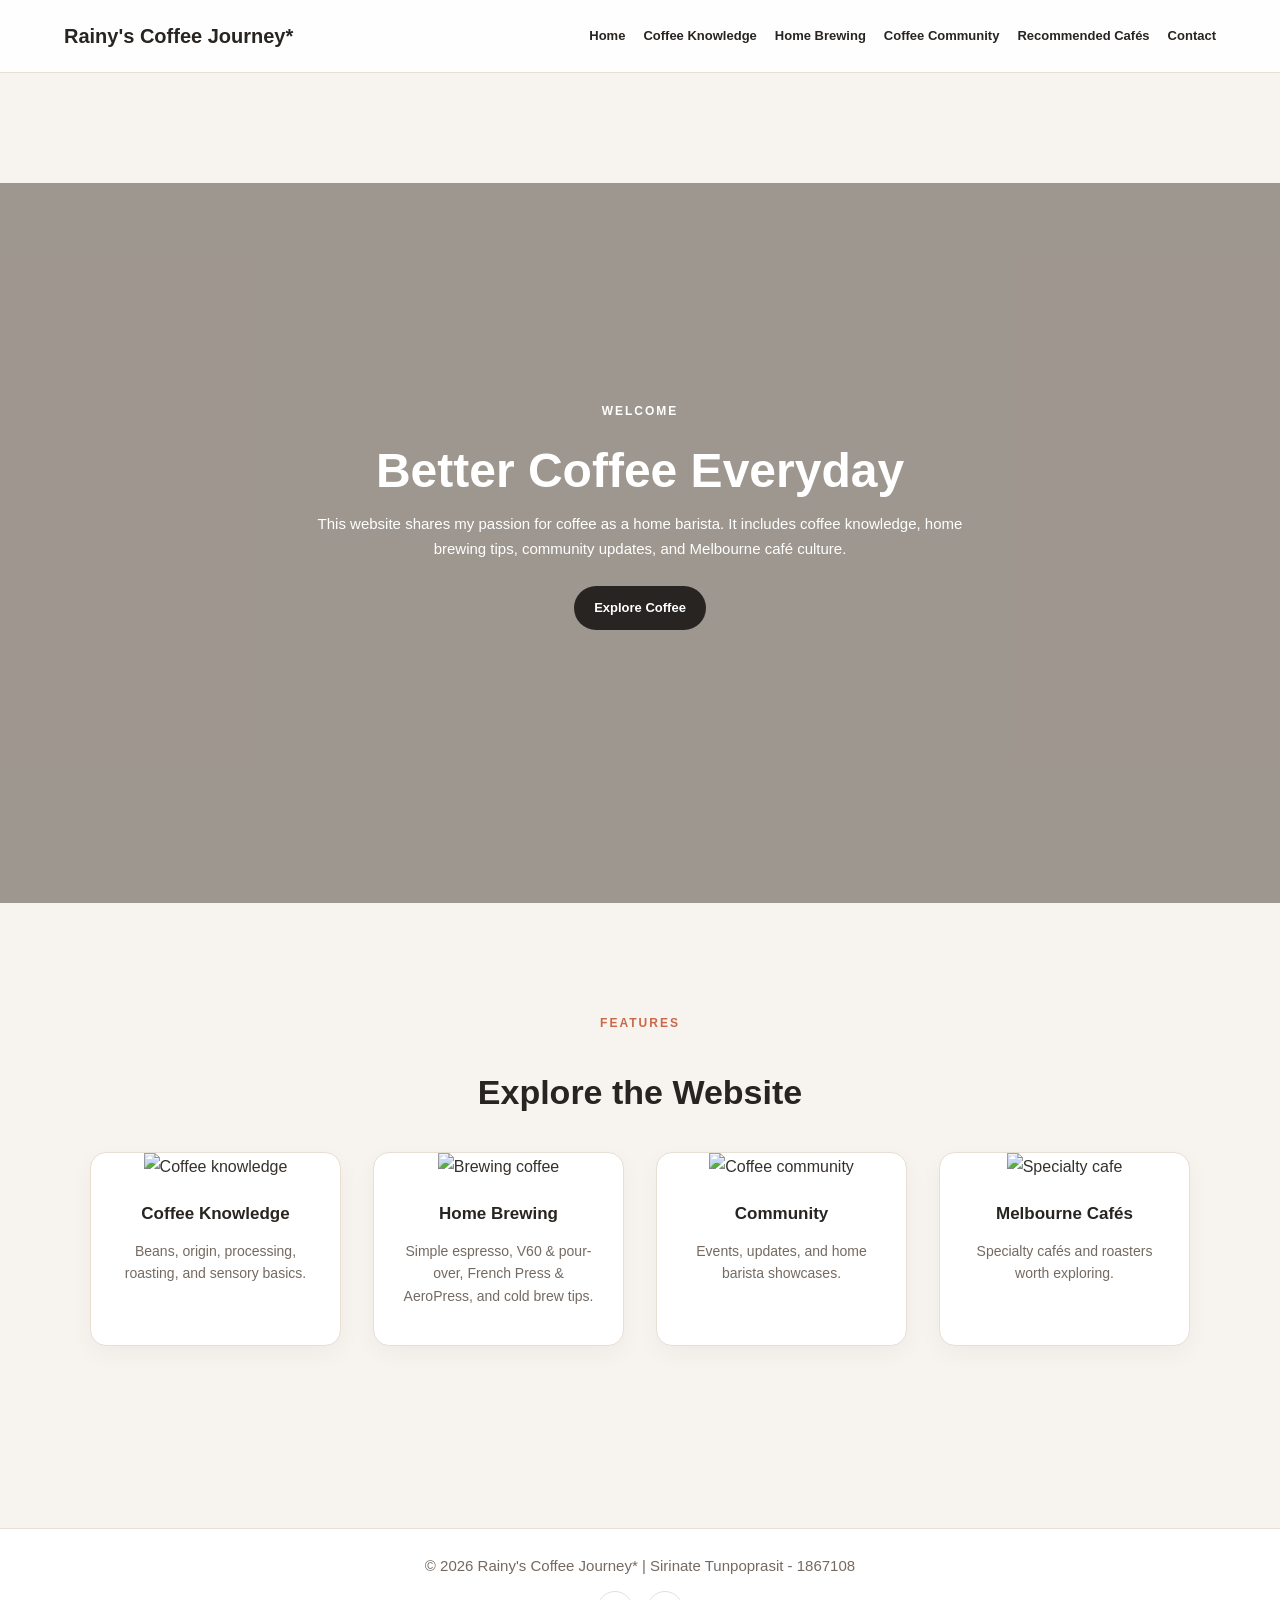
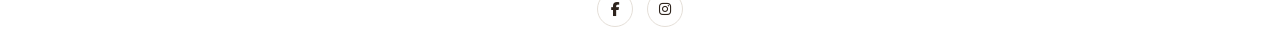
==== index.html @ 77f1bdbb "Rename 01.index.html to index.html" ====
<!-- Sirinate Tunpoprasit - student id: 1867108 -->
<!-- This is the home page of my website. The page introduces the website with a hero video/banner, featured sections,
and navigation links to Basic Coffee Knowledge, Home Brewing Methods, Melbourne Cafés, Coffee Community, and Contact pages.
It is designed to provide a clean and modern specialty coffee experience for users -->

<!DOCTYPE html>
<html lang="en">
<head>
    <meta charset="UTF-8"> 
    <meta name="viewport" content="width=device-width, initial-scale=1.0">
    <title>Rainy's Coffee Journey* | Home</title>
    <link rel="stylesheet" href="style.css">
    <link rel="stylesheet" href="https://cdnjs.cloudflare.com/ajax/libs/font-awesome/6.5.0/css/all.min.css"> <!-- Font Awesome for social media icons in the footer -->
</head>
<body>

<header>
    <div class="container header-box">
        <h1>Rainy's Coffee Journey*</h1>
        <nav> <!-- Navigation menu used on all pages -->
            <a href="01.index.html">Home</a>
            <a href="02.basic.html">Coffee Knowledge</a>
            <a href="03.brewing.html">Home Brewing</a>
            <a href="04.community.html">Coffee Community</a>
            <a href="05.cafe.html">Recommended Cafés</a>
            <a href="06.contact.html">Contact</a>
        </nav>
    </div>
</header>

<main>
    <section class="welcome-video">
        <video autoplay muted loop playsinline>
            <source src="images/Rainy.mp4" type="video/mp4"> <!-- I added my video for background for welcome part -->
        </video>

        <div class="welcome-text">
            <p class="small-title">WELCOME</p>
            <h2>Better Coffee Everyday</h2>
            <p>This website shares my passion for coffee as a home barista. 
                It includes coffee knowledge, home brewing tips, community updates, and Melbourne café culture.</p>
            <a href="02.basic.html" class="button">Explore Coffee</a> <!-- Click button to explore coffee knowledge page -->
        </div>
    </section>

    <section class="container section-block">
        <p class="small-title">FEATURES</p>
        <h2>Explore the Website</h2>
        <div class="feature-box"> <!-- Show up features for all contents in my website, Coffee knowledge, Home brewing tips, Community updates, and recommended cafe around Melbourne -->
            <a href="02.basic.html" class="feature-card">
                <img src="images/knowledge.jpg" alt="Coffee knowledge">
                <h3>Coffee Knowledge</h3>
                <p>Beans, origin, processing, roasting, and sensory basics.</p>
            </a>
            <a href="03.brewing.html" class="feature-card">
                <img src="images/brewing.jpg" alt="Brewing coffee">
                <h3>Home Brewing</h3>
                <p>Simple espresso, V60 & pour-over, French Press & AeroPress, and cold brew tips.</p>
            </a>
            <a href="04.community.html" class="feature-card">
                <img src="images/community.jpg" alt="Coffee community">
                <h3>Community</h3>
                <p>Events, updates, and home barista showcases.</p>
            </a>
            <a href="05.cafe.html" class="feature-card">
                <img src="images/cafe.jpg" alt="Specialty cafe">
                <h3>Melbourne Cafés</h3>
                <p>Specialty cafés and roasters worth exploring.</p>
            </a>
        </div>
    </section>
</main>

<footer class="footer"> <!-- Footer with copyright and social media links -->
    <div class="footer-bottom">
        <p>&copy; 2026 Rainy's Coffee Journey* | Sirinate Tunpoprasit - 1867108</p>
    </div>

    <div class="footer-social"> <!-- Social media links are showing by icons -->
        <a href="https://www.facebook.com/Siri.Jibibabazzz/" target="_blank" aria-label="Facebook">
            <i class="fab fa-facebook-f"></i>
        </a>
        <a href="https://www.instagram.com/jibibabazzz/" target="_blank" aria-label="Instagram">
            <i class="fab fa-instagram"></i>
        </a>
    </div>
</footer>

</body>
</html>
---- style.css ----
/* THEME COLORS AND FONT */
:root {
    --bg: #f7f3ee;
    --white: #ffffff;
    --cream: #efe7dc;
    --primary: #c86a4a;
    --dark: #272421;
    --text: #36312d;
    --soft-text: #746a62;
    --border: #e7ded4;
}

/* RESET AND BASE STYLE */
* {
    margin: 0;
    padding: 0;
    box-sizing: border-box;
}

body {
    font-family: "Avenir Next", Arial, sans-serif;
    background: var(--bg);
    color: var(--text);
    line-height: 1.7;
}

a {
    color: inherit;
    text-decoration: none;
}

a:hover {
    color: var(--primary);
}

.container {
    width: 90%;
    max-width: 1180px;
    margin: auto;
}

/* HEADER - ALL PAGES */
header {
    background: rgba(255, 255, 255, 0.96);
    border-bottom: 1px solid var(--border);
}

.header-box {
    min-height: 72px;
    display: flex;
    justify-content: space-between;
    align-items: center;
    gap: 24px;
}

/* HEADER, NAVIGATION BAR - ALL PAGES */
header h1 {
    font-size: 20px;
    font-weight: 600;
    color: var(--dark);
}

nav {
    display: flex;
    flex-wrap: wrap;
    gap: 18px;
}

nav a {
    font-size: 13px;
    font-weight: 600;
    color: var(--dark);
}

/* HOME PAGE - WELCOME VIDEO */
.welcome-video {
    position: relative;
    width: 100%;
    aspect-ratio: 16 / 9;
    overflow: hidden;
    background: var(--cream);
}

.welcome-video video {
    position: absolute;
    inset: 0;
    width: 100%;
    height: 100%;
    object-fit: cover;
}

.welcome-video::after {
    content: "";
    position: absolute;
    inset: 0;
    background: rgba(28, 22, 18, 0.38);
}

.welcome-text {
    position: relative;
    z-index: 1;
    max-width: 720px;
    margin: auto;
    text-align: center;
    padding: 17% 24px 0;
}

.welcome-text h2,
.welcome-text p,
.welcome-text .small-title {
    color: white;
}

.welcome-text h2 {
    font-size: 48px;
    line-height: 1.08;
    margin-bottom: 14px;
}

.welcome-text p {
    margin-bottom: 24px;
}

/* GENERAL PAGE SPACING AND TEXT */
main {
    padding-bottom: 72px;
}

section,
.section-block {
    margin: 110px auto;
}

.page-intro {
    max-width: 760px;
    margin: 76px auto 56px;
    text-align: center;
}

h2 {
    font-size: 34px;
    line-height: 1.15;
    font-weight: 600;
    color: var(--dark);
    margin-bottom: 14px;
}

h3 {
    font-size: 18px;
    line-height: 1.25;
    font-weight: 600;
    color: var(--dark);
    margin-bottom: 8px;
}

p {
    font-size: 15px;
    color: var(--soft-text);
    margin-bottom: 10px;
}

.small-title {
    font-size: 12px;
    letter-spacing: 2px;
    text-transform: uppercase;
    color: var(--primary);
    font-weight: 700;
    margin-bottom: 10px;
}

/* BUTTONS */
.button,
.buttons button,
form button {
    display: inline-block;
    background: var(--dark);
    color: white;
    border: none;
    padding: 11px 20px;
    border-radius: 999px;
    font-size: 13px;
    font-weight: 700;
    cursor: pointer;
}

.button:hover, /* For button hover effect */
.buttons button:hover,
form button:hover {
    background: var(--primary);
    color: white;
}

/* HOME PAGE - FEATURE SECTION */
.section-block {
    text-align: center;
}

.section-block h2 {
    max-width: 560px;
    margin: 0 auto 12px;
}

.section-block .small-title {
    display: block;
    text-align: center;
}

.section-block > p {
    max-width: 560px;
    margin: 0 auto 40px;
}

/* HOME PAGE - FEATURE CARDS */
.feature-box {
    display: grid;
    grid-template-columns: repeat(4, 1fr);
    gap: 32px;
    max-width: 1100px;
    margin: 40px auto 0;
}

.feature-card {
    background: var(--white);
    border: 1px solid var(--border);
    border-radius: 16px;
    overflow: hidden;
    text-align: center;
    box-shadow: 0 8px 24px rgba(0, 0, 0, 0.04);
    transition: all 0.3s ease;
}

.feature-card:hover { /* For feature card hover effect */
    transform: translateY(-6px);
    box-shadow: 0 14px 30px rgba(0, 0, 0, 0.08);
}

.feature-card img {
    width: 100%;
    aspect-ratio: 1 / 1;
    object-fit: cover;
}

.feature-card h3 {
    padding: 22px 22px 8px;
    font-size: 17px;
}

.feature-card p {
    padding: 0 24px 28px;
    font-size: 14px;
    line-height: 1.6;
    color: var(--soft-text);
    text-align: center;
}

/* COFFEE KNOWLEDGE PAGE */
.large-topic {
    display: grid;
    grid-template-columns: 1.1fr 1fr;
    gap: 0;
    align-items: center;
    background: var(--white);
    border: 1px solid var(--border);
    border-radius: 16px;
    padding: 0;
    overflow: hidden;
    margin: 40px auto 0;
}

.large-topic.reverse { /* For converse layout */
    grid-template-columns: 1fr 1.1fr;
}

.large-topic.reverse img {
    order: 2;
}
.large-topic div {
    padding: 24px;
}
.large-topic img {
    width: 100%;
    height: 500px;
    object-fit: cover;
    display: block;
}


/* BREWING AND COMMUNITY CARDS */
.card-box,
.news-grid {
    display: grid;
    grid-template-columns: repeat(2, 1fr);
    gap: 32px;
    max-width: 1100px;
}

.card,
.news-card {
    background: var(--white);
    border: 1px solid var(--border);
    border-radius: 16px;
    overflow: hidden;
    text-align: center;
    padding: 0;
    transition: all 0.3s ease;
}

.card:hover,
.news-card:hover { /* For brewing and community card hover effect */
    transform: translateY(-4px);
    box-shadow: 0 6px 20px rgba(0,0,0,0.04);
}

.card img,
.news-card img {
    width: 100%;
    aspect-ratio: 1 / 1;
    object-fit: cover;
}

.card h3 {
    padding: 16px 16px 6px;
    font-size: 18px;
    font-weight: 600;
}

.card p {
    padding: 0 16px 18px;
    font-size: 14px;
    line-height: 1.6;
}

/* CAFE PAGE */
.buttons {
    text-align: center;
    margin-bottom: 34px;
}

.cafe-grid {
    display: grid;
    grid-template-columns: repeat(6, 1fr);
    gap: 18px;
}

.cafe-card {
    background: var(--white);
    border: 1px solid var(--border);
    border-radius: 14px;
    padding: 0;
    overflow: hidden;
    text-align: center;
    transition: transform 0.2s ease;
}

.cafe-card:hover { /* For cafe card hover effect */
    transform: translateY(-4px);
    box-shadow: 0 6px 20px rgba(0,0,0,0.04);
}

.cafe-card img {
    width: 100%;
    aspect-ratio: 1 / 1;
    object-fit: cover;
    display: block;
}

.cafe-card h3 {
    font-size: 13px;
    padding: 10px 10px 4px;
}

.cafe-card p {
    font-size: 11px;
    padding-bottom: 12px;
}

/* CONTACT PAGE */
.contact-info {
    display: grid;
    grid-template-columns: repeat(2, 1fr);
    gap: 24px;
}

.contact-info div,
form {
    background: var(--white);
    border: none;
    border-radius: 16px;
    padding: 22px;
}

.contact-layout {
    display: grid;
    grid-template-columns: 1fr 1fr;
    gap: 40px;
    align-items: stretch;
}

.contact-right img {
    width: 100%;
    height: 100%;
    object-fit: cover;
    display: block;
    border-radius: 16px;
}

form label {
    display: block;
    margin-bottom: 6px;
    font-size: 13px;
    color: var(--dark);
    font-weight: 700;
}

form input,
form textarea {
    width: 100%;
    padding: 12px;
    border: 1px solid var(--border);
    margin-bottom: 14px;
    font-family: inherit;
    font-size: 14px;
    background: #fffdfb;
    border-radius: 10px;
}

form input:focus,
form textarea:focus {
    border-color: var(--primary);
    outline: none;
}

#formMessage {
    margin-top: 12px;
    font-weight: 600;
}

/* FOOTER - ALL PAGES */
footer {
    background: var(--white);
    border-top: 1px solid var(--border);
    text-align: center;
    padding: 24px;
}
.footer-social { /* For footer social media links */
    margin-top: 12px;
    display: flex;
    justify-content: center;
    gap: 14px;
}

.footer-social a {
    width: 36px;
    height: 36px;
    display: flex;
    align-items: center;
    justify-content: center;

    border-radius: 50%;
    background: #ffffff;
    color: #2d231c;

    font-size: 14px;
    text-decoration: none;

    border: 1px solid #e5dfd8;

    transition: all 0.25s ease;
}

.footer-social a:hover { /* For footer social media link hover effect */
    transform: translateY(-3px);
    background: #c97b5c;
    color: white;
    box-shadow: 0 6px 14px rgba(0,0,0,0.08);
}

/* RESPONSIVE DESIGN - Destop/ laptop/ mobile */
@media (max-width: 1000px) {
    .feature-box {
        grid-template-columns: repeat(2, 1fr);
    }

    .cafe-grid {
        grid-template-columns: repeat(4, 1fr);
    }
}

@media (max-width: 800px) {
    .header-box {
        align-items: flex-start;
        flex-direction: column;
    }

    nav {
        gap: 12px;
    }

    .welcome-text {
        padding-top: 14%;
    }

    .welcome-text h2 {
        font-size: 30px;
    }

    .large-topic,
    .large-topic.reverse,
    .card-box,
    .news-grid,
    .contact-info,
    .contact-layout {
        grid-template-columns: 1fr;
    }

    .large-topic.reverse img {
        order: 0;
    }

    .contact-right img {
        height: 320px;
    }
}

@media (max-width: 600px) {
    .container {
        width: 92%;
    }

    .welcome-video {
        aspect-ratio: 4 / 3;
    }

    .welcome-text {
        padding-top: 18%;
    }

    .welcome-text h2 {
        font-size: 26px;
    }

    .feature-box,
    .cafe-grid {
        grid-template-columns: 1fr;
    }

    h2 {
        font-size: 28px;
    }
}
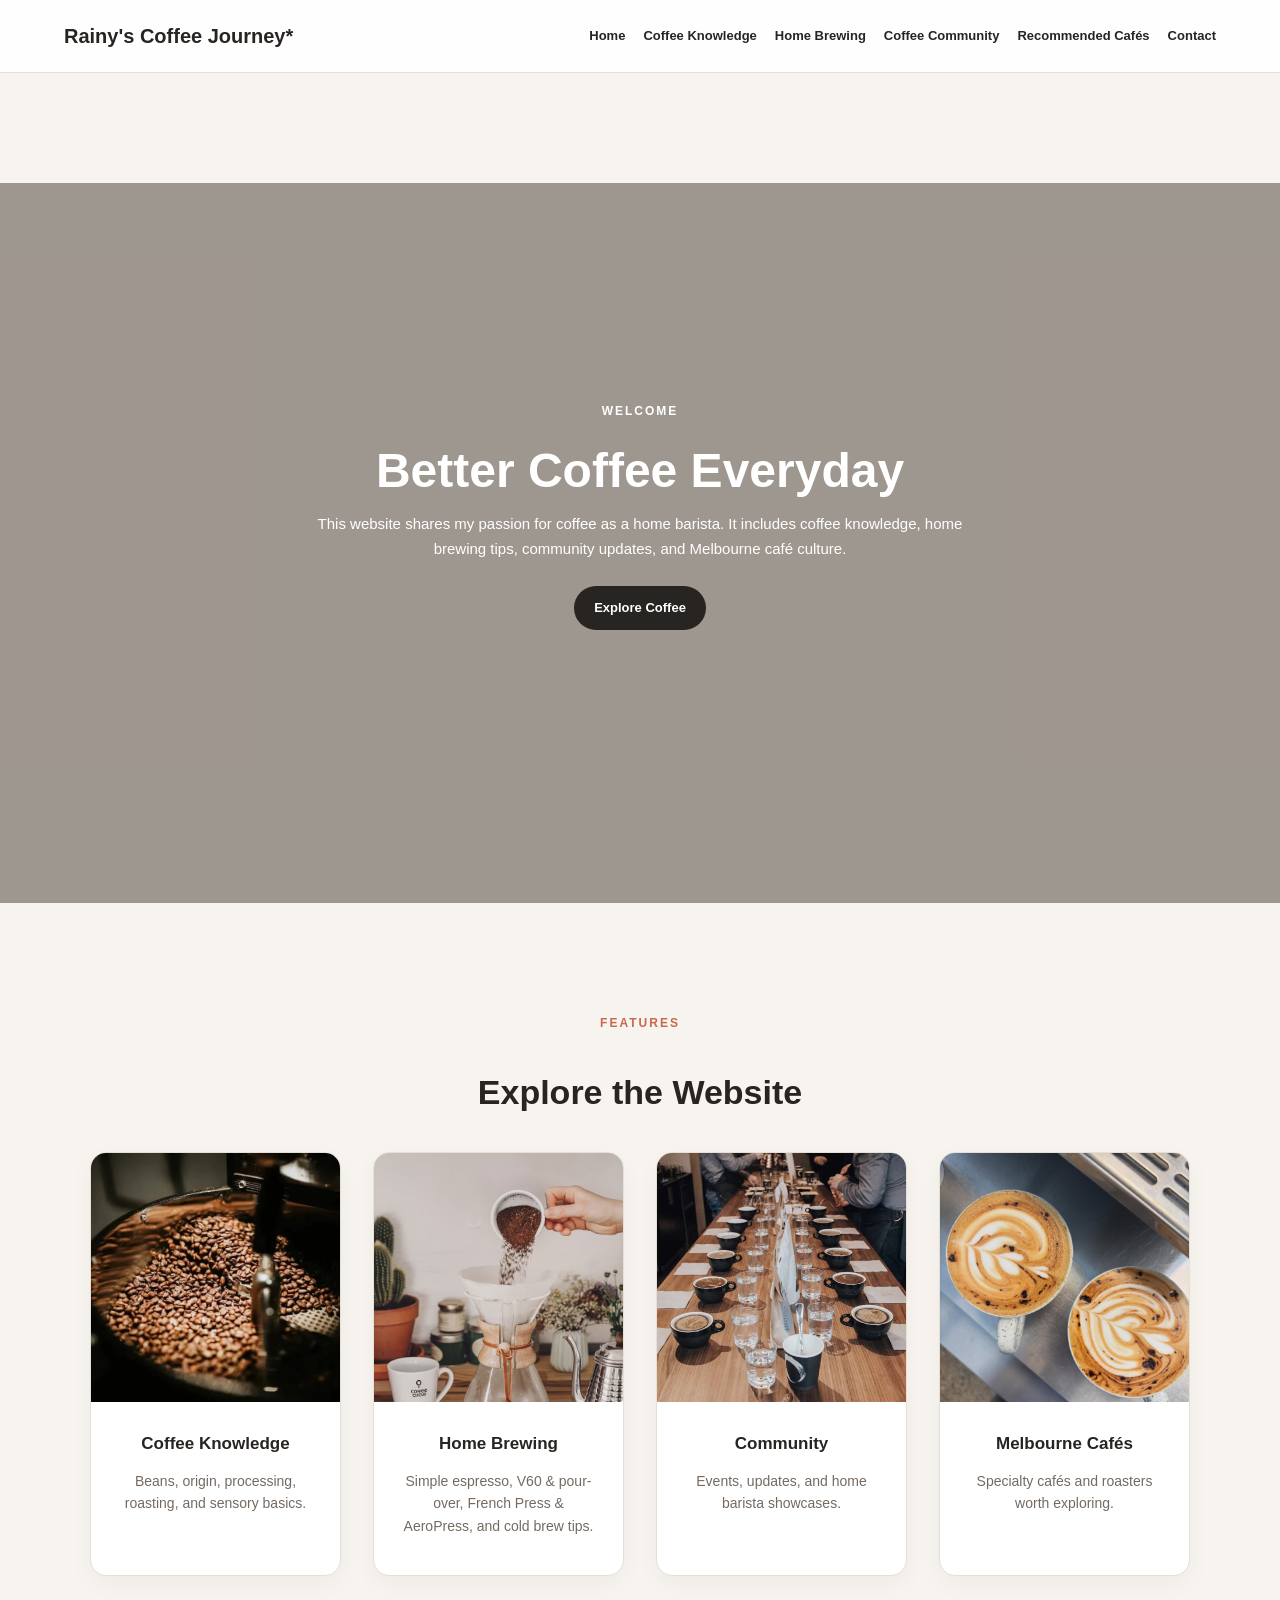
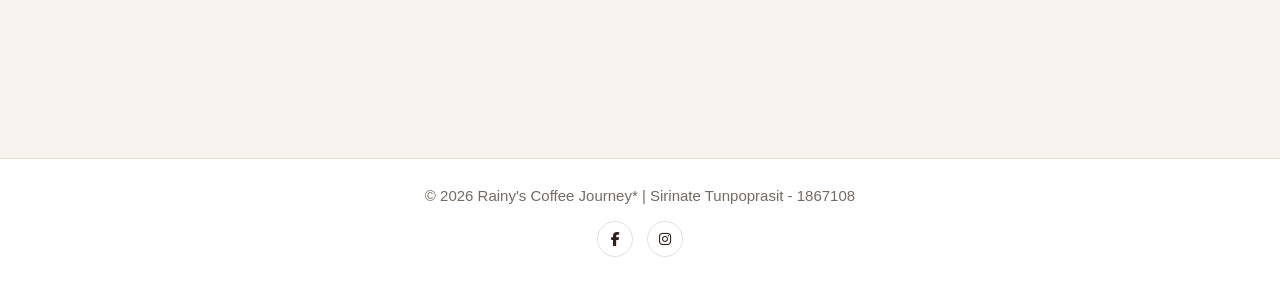
==== commit 0d453d41: "Update index.html" ====
--- a/index.html
+++ b/index.html
@@ -18,7 +18,7 @@
     <div class="container header-box">
         <h1>Rainy's Coffee Journey*</h1>
         <nav> <!-- Navigation menu used on all pages -->
-            <a href="01.index.html">Home</a>
+            <a href="index.html">Home</a>
             <a href="02.basic.html">Coffee Knowledge</a>
             <a href="03.brewing.html">Home Brewing</a>
             <a href="04.community.html">Coffee Community</a>
@@ -31,7 +31,7 @@
 <main>
     <section class="welcome-video">
         <video autoplay muted loop playsinline>
-            <source src="images/Rainy.mp4" type="video/mp4"> <!-- I added my video for background for welcome part -->
+            <source src="Rainy.mp4" type="video/mp4"> <!-- I added my video for background for welcome part -->
         </video>
 
         <div class="welcome-text">
@@ -48,22 +48,22 @@
         <h2>Explore the Website</h2>
         <div class="feature-box"> <!-- Show up features for all contents in my website, Coffee knowledge, Home brewing tips, Community updates, and recommended cafe around Melbourne -->
             <a href="02.basic.html" class="feature-card">
-                <img src="images/knowledge.jpg" alt="Coffee knowledge">
+                <img src="knowledge.jpg" alt="Coffee knowledge">
                 <h3>Coffee Knowledge</h3>
                 <p>Beans, origin, processing, roasting, and sensory basics.</p>
             </a>
             <a href="03.brewing.html" class="feature-card">
-                <img src="images/brewing.jpg" alt="Brewing coffee">
+                <img src="brewing.jpg" alt="Brewing coffee">
                 <h3>Home Brewing</h3>
                 <p>Simple espresso, V60 & pour-over, French Press & AeroPress, and cold brew tips.</p>
             </a>
             <a href="04.community.html" class="feature-card">
-                <img src="images/community.jpg" alt="Coffee community">
+                <img src="community.jpg" alt="Coffee community">
                 <h3>Community</h3>
                 <p>Events, updates, and home barista showcases.</p>
             </a>
             <a href="05.cafe.html" class="feature-card">
-                <img src="images/cafe.jpg" alt="Specialty cafe">
+                <img src="cafe.jpg" alt="Specialty cafe">
                 <h3>Melbourne Cafés</h3>
                 <p>Specialty cafés and roasters worth exploring.</p>
             </a>
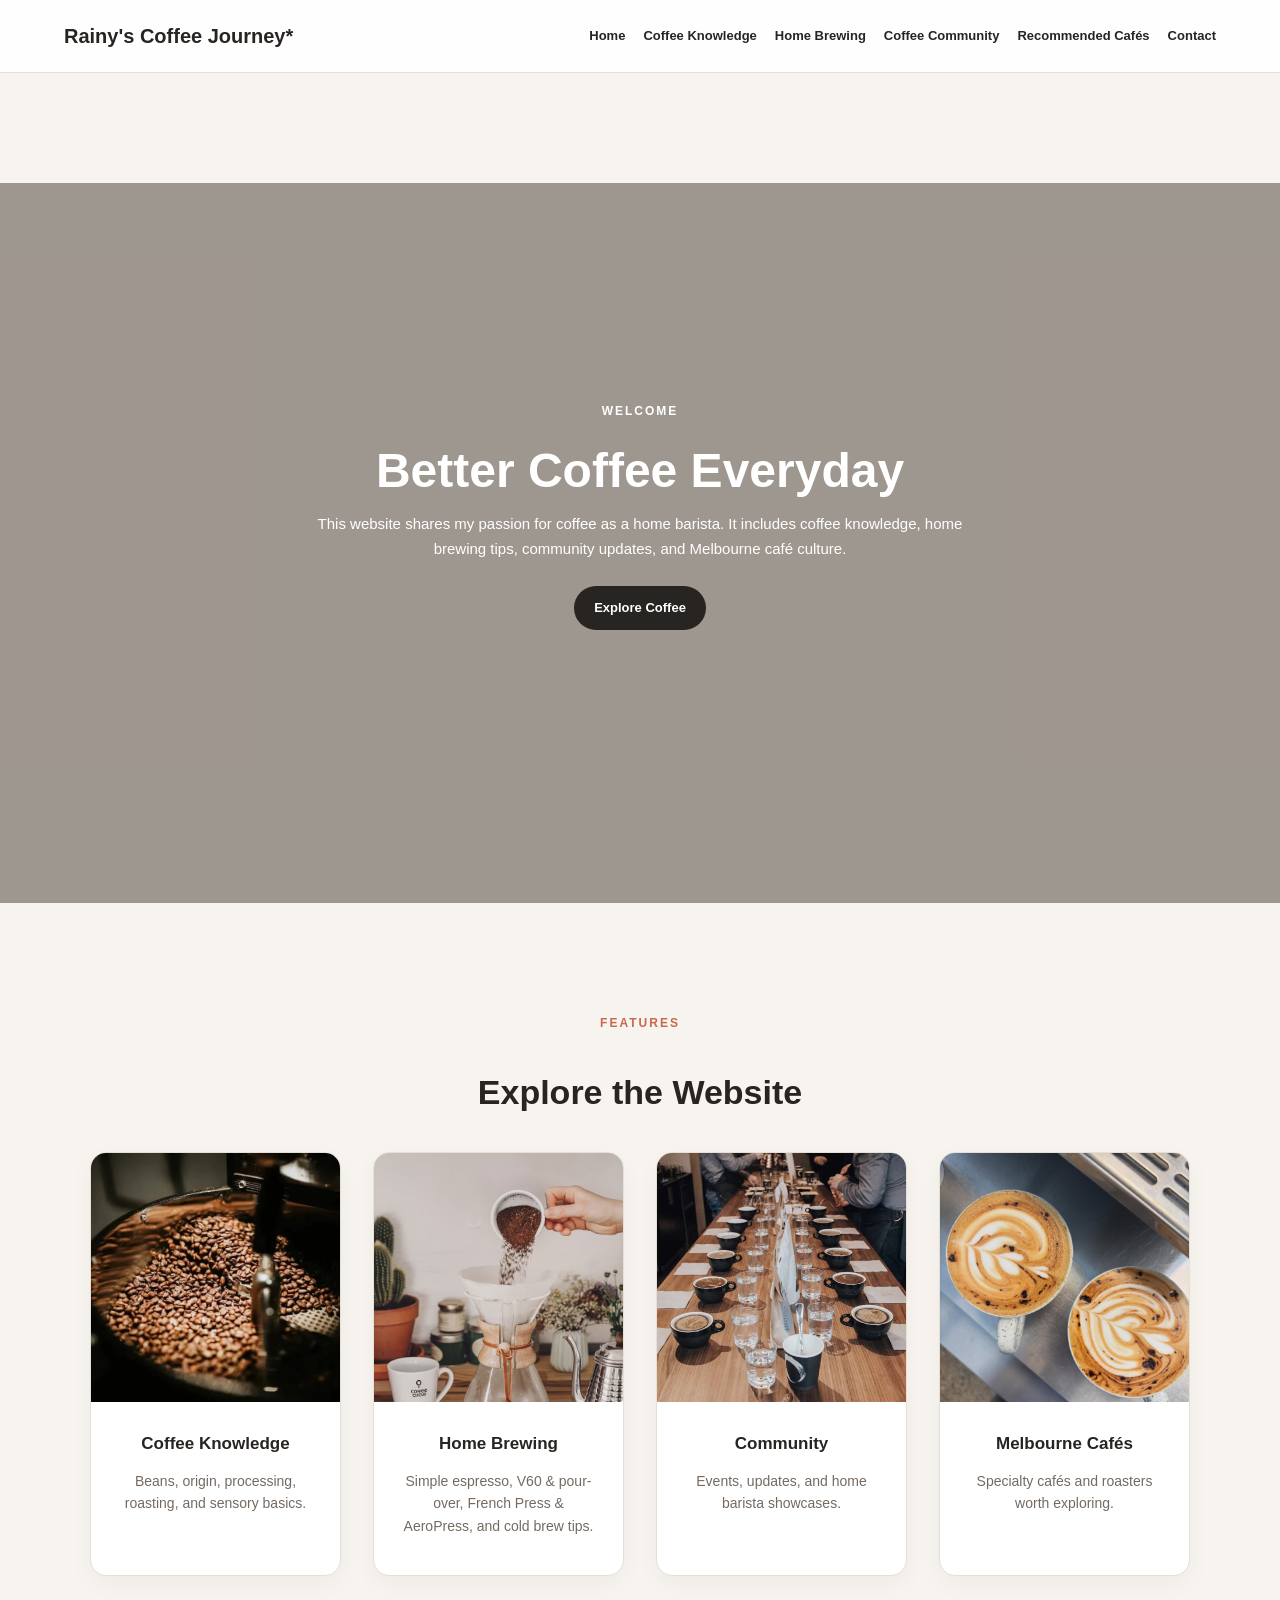
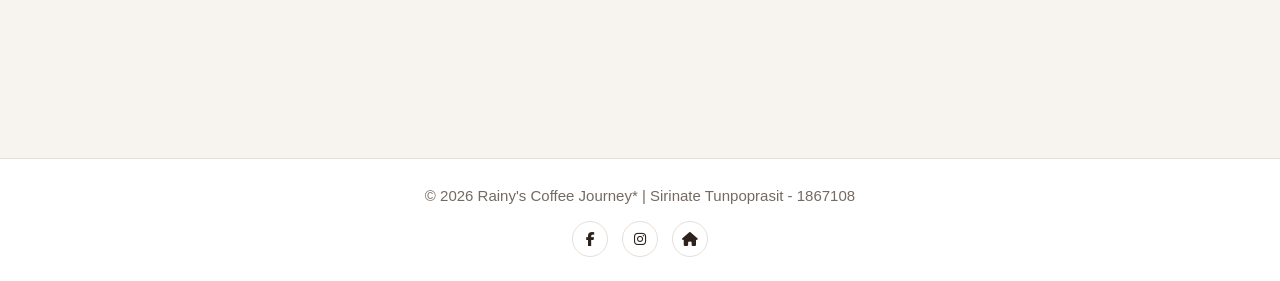
==== commit 855d08a8: "Fix footer social media links formatting" ====
--- a/index.html
+++ b/index.html
@@ -78,11 +78,10 @@
 
     <div class="footer-social"> <!-- Social media links are showing by icons -->
         <a href="https://www.facebook.com/Siri.Jibibabazzz/" target="_blank" aria-label="Facebook">
-            <i class="fab fa-facebook-f"></i>
-        </a>
+            <i class="fab fa-facebook-f"></i></a>
         <a href="https://www.instagram.com/jibibabazzz/" target="_blank" aria-label="Instagram">
-            <i class="fab fa-instagram"></i>
-        </a>
+            <i class="fab fa-instagram"></i></a>
+        <a href="index.html" class="home-btn"><i class="fa fa-home"></i></a> <!-- Home button to navigate back to the home page -->
     </div>
 </footer>
 
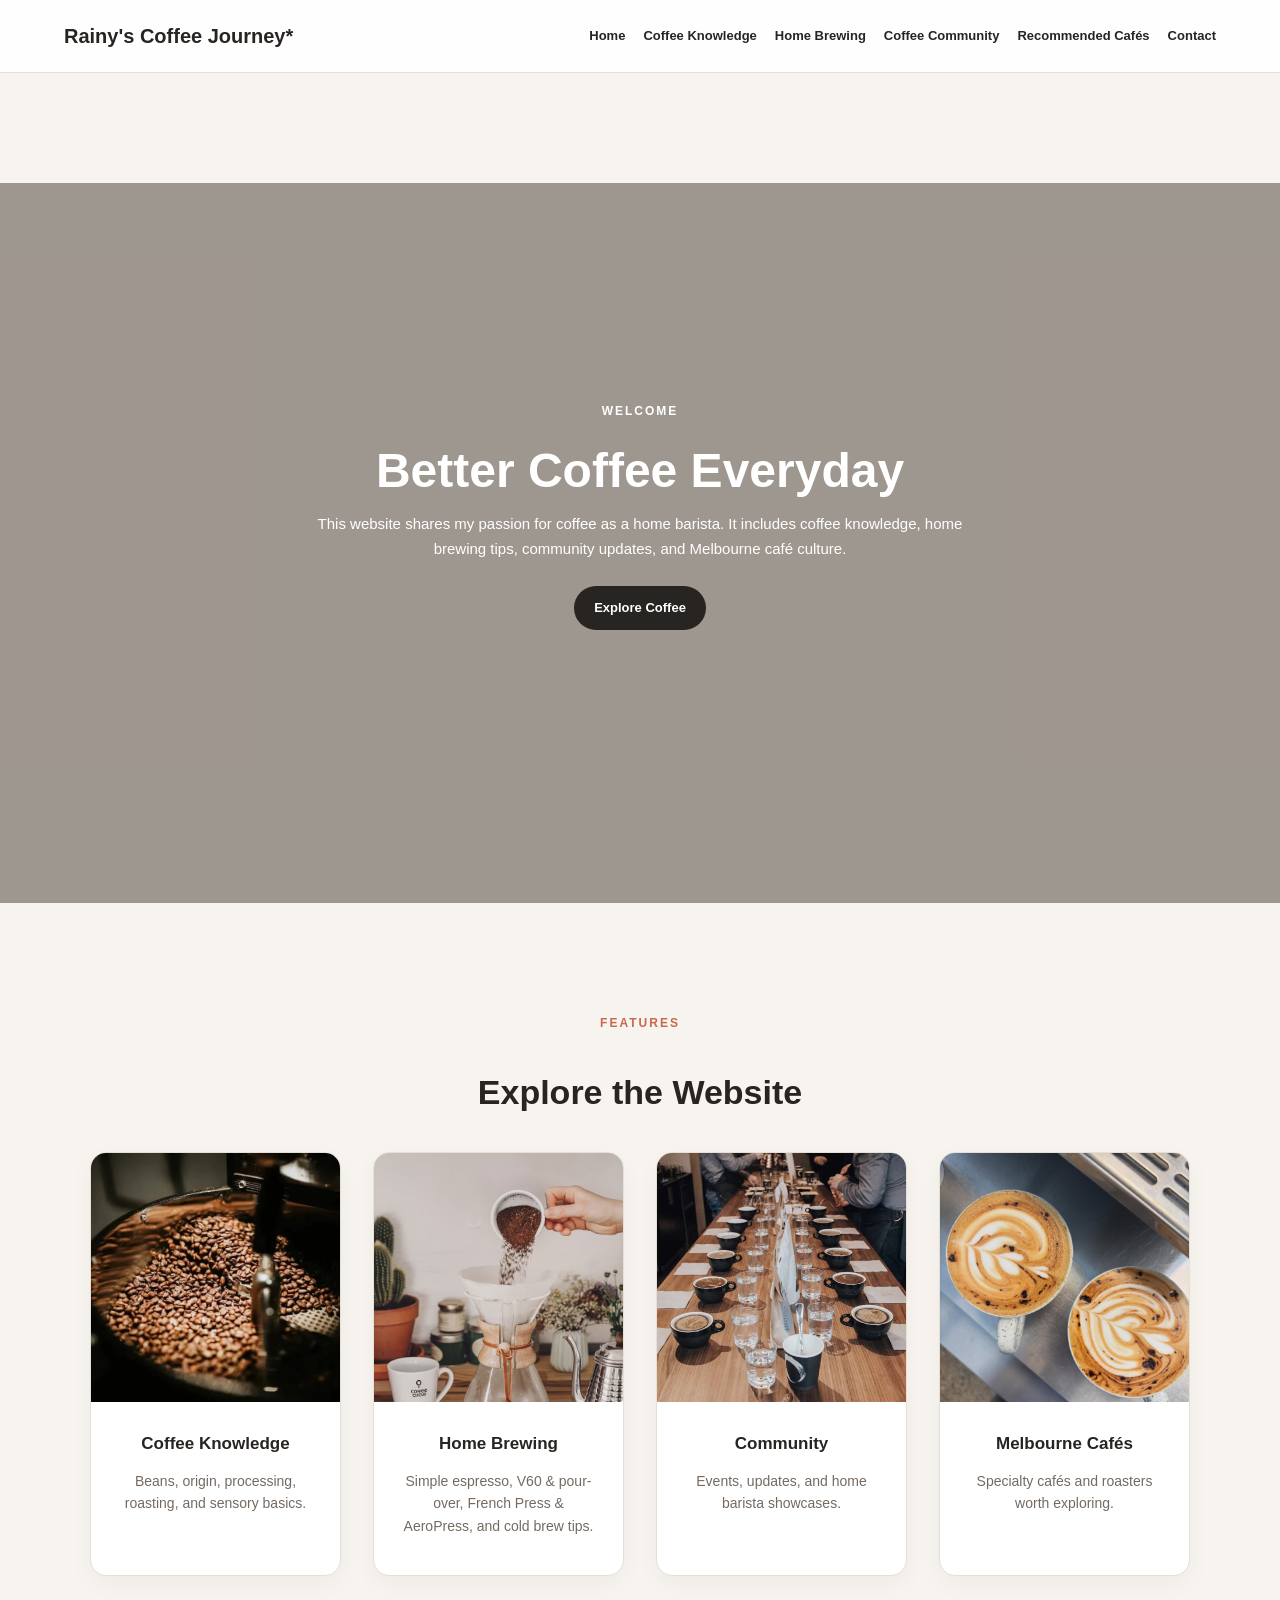
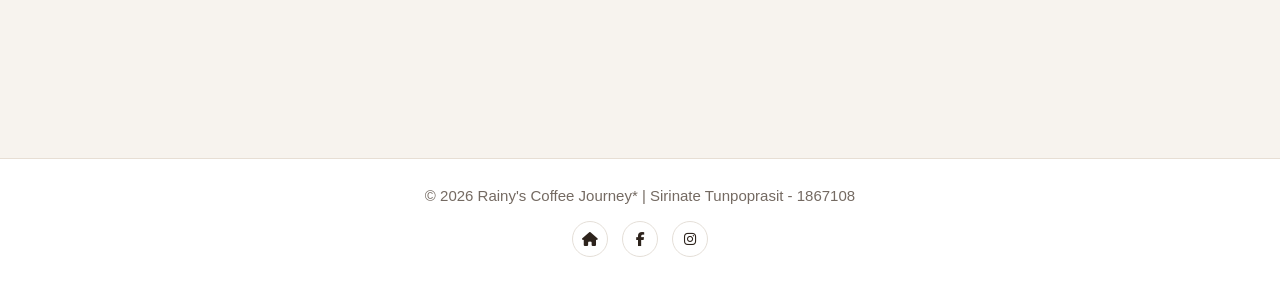
==== commit 6ba03761: "Update index.html" ====
--- a/index.html
+++ b/index.html
@@ -77,11 +77,11 @@
     </div>
 
     <div class="footer-social"> <!-- Social media links are showing by icons -->
+        <a href="index.html" class="home-btn"><i class="fa fa-home"></i></a> <!-- Home button to navigate back to the home page -->
         <a href="https://www.facebook.com/Siri.Jibibabazzz/" target="_blank" aria-label="Facebook">
             <i class="fab fa-facebook-f"></i></a>
         <a href="https://www.instagram.com/jibibabazzz/" target="_blank" aria-label="Instagram">
             <i class="fab fa-instagram"></i></a>
-        <a href="index.html" class="home-btn"><i class="fa fa-home"></i></a> <!-- Home button to navigate back to the home page -->
     </div>
 </footer>
 
